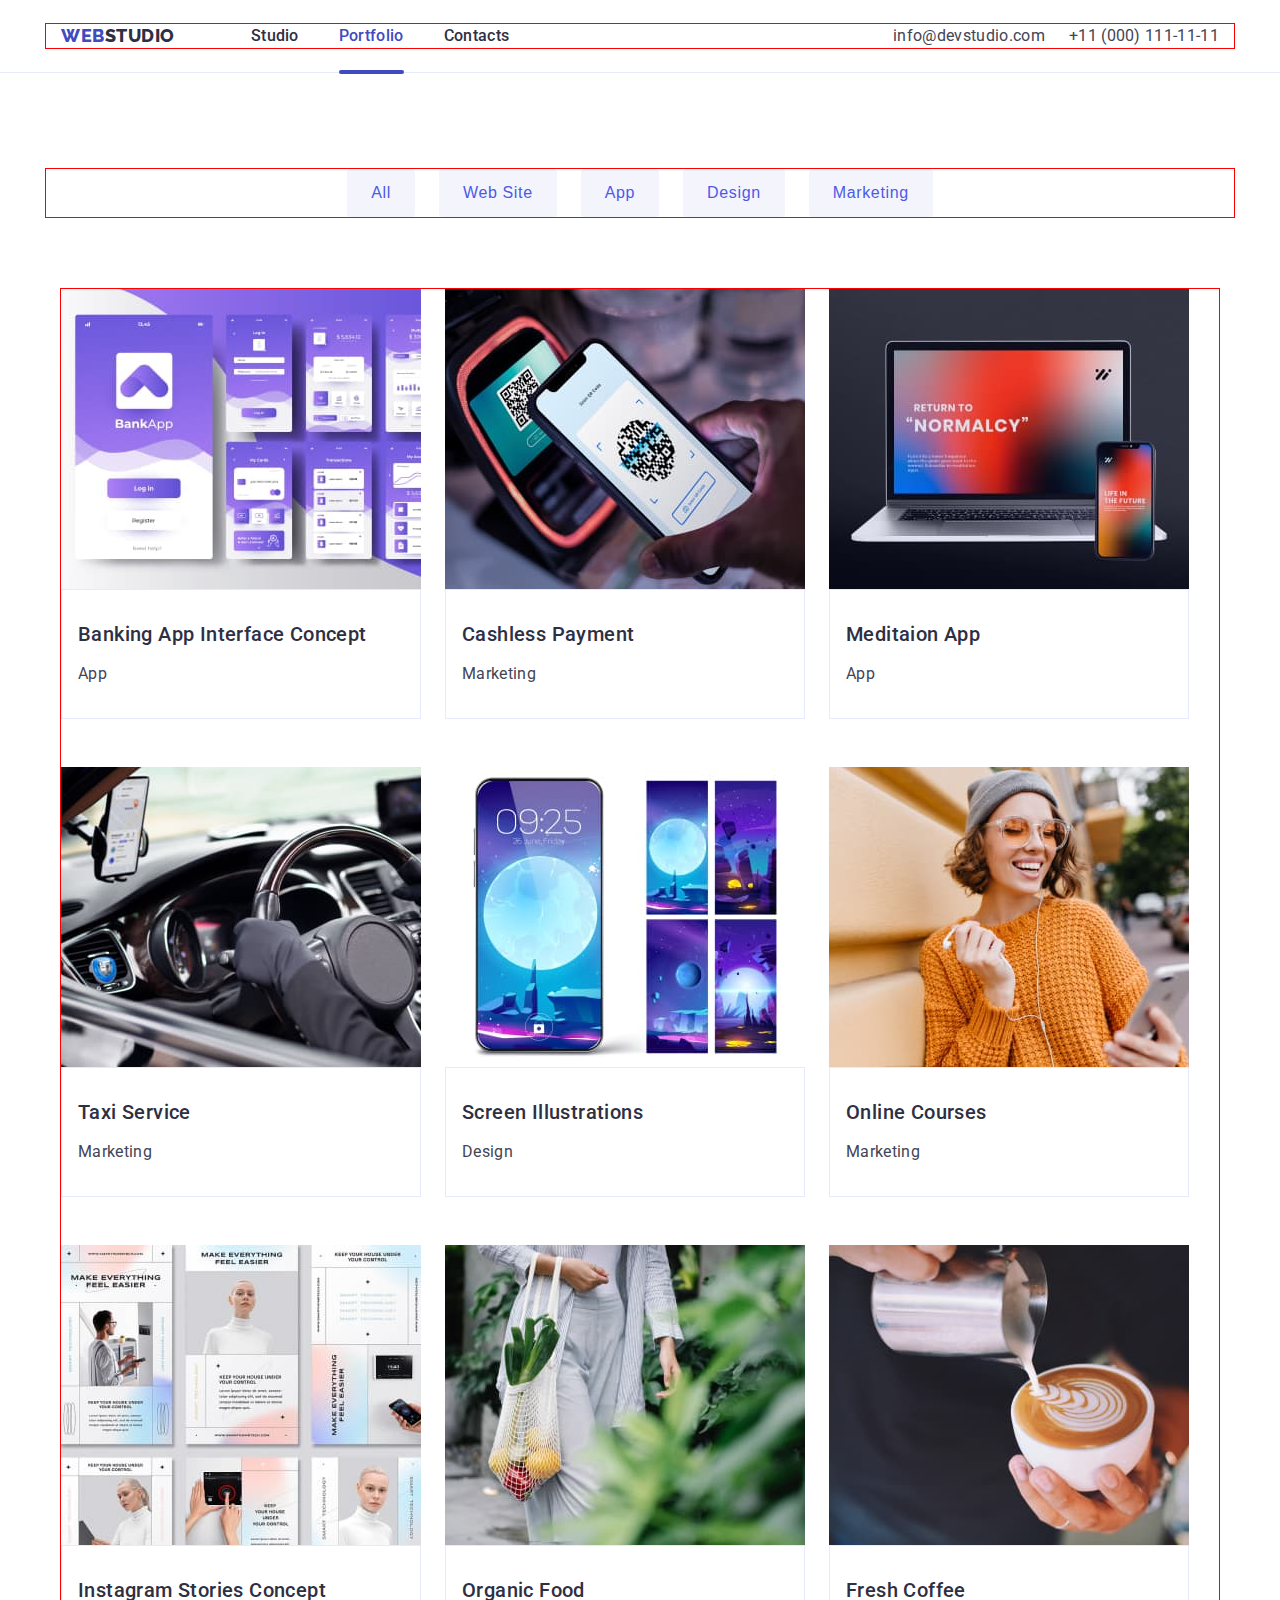
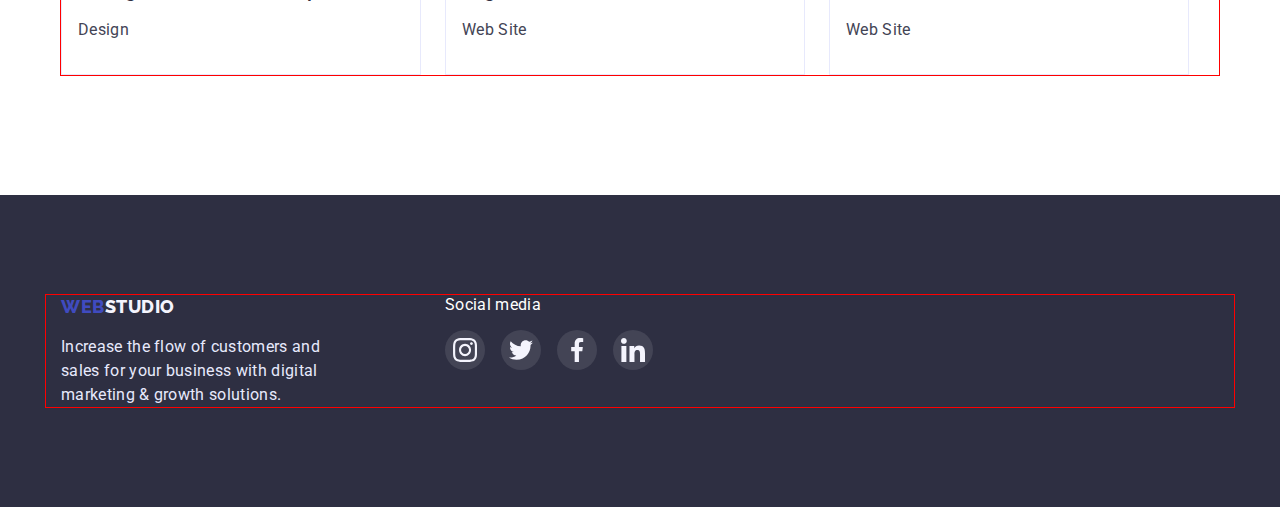
==== portfolio.html @ 979514cb "1" ====
<!DOCTYPE html>
<html lang="en">
  <head>
    <meta charset="UTF-8" />
    <meta http-equiv="X-UA-Compatible" content="IE=edge" />
    <meta name="viewport" content="width=device-width, initial-scale=1.0" />
    <title>Studio</title>   
    <link rel="preconnect" href="https://fonts.googleapis.com" />
    <link rel="preconnect" href="https://fonts.gstatic.com" crossorigin />
    <link
      href="https://fonts.googleapis.com/css2?family=Raleway:wght@800&family=Roboto:wght@400;500;700&display=swap"
      rel="stylesheet"
    />
    <link
      rel="stylesheet"
      href="https://cdnjs.cloudflare.com/ajax/libs/modern-normalize/1.1.0/modern-normalize.min.css"
      integrity="sha512-wpPYUAdjBVSE4KJnH1VR1HeZfpl1ub8YT/NKx4PuQ5NmX2tKuGu6U/JRp5y+Y8XG2tV+wKQpNHVUX03MfMFn9Q=="
      crossorigin="anonymous"
      referrerpolicy="no-referrer"
    />
    <link rel="stylesheet" href="./css/styles.css" />
  </head>
  <body>
    <header class="header">
      <div class="container">
        <nav class="header-navigation">
          <a href="./index.html" class="header-logo current link"
            >Web<span class="header-logo-studio">Studio</span></a
          >
          <ul class="header-list list">
            <li>
              <a href="./index.html" class="header-link link">Studio</a>
            </li>
            <li>
              <a href="./portfolio.html" class="header-link link current">Portfolio</a>
            </li>
            <li>
              <a href="./index.html" class="header-link link">Contacts</a>
            </li>
          </ul>
        </nav>
        <ul class="list">
          <li class="header-item">
            <a href="mailto:info@devstudio.com" class="header-link-mail link"
              >info@devstudio.com</a
            >
          </li>
          <li class="header-item">
            <a href="tel:+110001111111" class="header-link-tel link"
              >+11 (000) 111-11-11</a
            >
          </li>
        </ul>
      </div>
    </header>
    <main>
      <section class="portfolio section">
        <div class="container">
          <ul class="button-section list">
            <li>
              <button type="button" class="button-portfolio">All</button>
            </li>
            <li>
              <button type="button" class="button-portfolio">Web Site</button>
            </li>
            <li>
              <button type="button" class="button-portfolio">App</button>
            </li>
            <li>
              <button type="button" class="button-portfolio">Design</button>
            </li>
            <li>
              <button type="button" class="button-portfolio">Marketing</button>
            </li>
          </ul>
        </div>
      </section>
      <section class="portfolio-card section">
        <div class="container">
          <ul class="card-list list"> 
            <li class="card-item">
              <div class="portfolio-overlay">
                <img
                  src="./image/banking.jpg"
                  alt="banking"
                  width="360"
                  height="300"
                />
                <p class="card-overlay">Lorem ipsum dolor sit amet consectetur adipisicing elit. Consequuntur laudantium autem quod sequi fuga ea. Fugit nulla debitis, earum nostrum officiis praesentium error neque veniam consequatur eos nihil dolor aliquam?
                </p>
              </div>
              <div class="card-text">
                <h3 class="caption-three">Banking App Interface Concept</h3>
                <p class="paragraf">App</p>
              </div>
            </li>
            <li class="card-item">
              <div class="portfolio-overlay">
              <img
                src="./image/cashless.jpg"
                alt="cashless"
                width="360"
                height="300"
              /><p class="card-overlay">Lorem ipsum dolor sit amet consectetur adipisicing elit. Consequuntur laudantium autem quod sequi fuga ea. Fugit nulla debitis, earum nostrum officiis praesentium error neque veniam consequatur eos nihil dolor aliquam?
                </p>
              </div>
              <div class="card-text">
                <h3 class="caption-three">Cashless Payment</h3>
                <p class="paragraf">Marketing</p>
              </div>
            </li>
            <li class="card-item">
              <div class="portfolio-overlay">
              <img
                src="./image/meditaion.jpg"
                alt="meditaion"
                width="360"
                height="300"
              /><p class="card-overlay">Lorem ipsum dolor sit amet consectetur adipisicing elit. Consequuntur laudantium autem quod sequi fuga ea. Fugit nulla debitis, earum nostrum officiis praesentium error neque veniam consequatur eos nihil dolor aliquam?
                </p>
              </div>
              <div class="card-text">
                <h3 class="caption-three">Meditaion App</h3>
                <p class="paragraf">App</p>
              </div>
            </li>
            <li class="card-item">
              <div class="portfolio-overlay">
              <img src="./image/taxi.jpg" alt="taxi" width="360" height="300" /><p class="card-overlay">Lorem ipsum dolor sit amet consectetur adipisicing elit. Consequuntur laudantium autem quod sequi fuga ea. Fugit nulla debitis, earum nostrum officiis praesentium error neque veniam consequatur eos nihil dolor aliquam?
                </p>
              </div>
              <div class="card-text">
                <h3 class="caption-three">Taxi Service</h3>
                <p class="paragraf">Marketing</p>
              </div>
            </li>
            <li class="card-item">
              <div class="portfolio-overlay">
              <img
                src="./image/screen.jpg"
                alt="screen"
                width="360"
                height="300"
              /><p class="card-overlay">Lorem ipsum dolor sit amet consectetur adipisicing elit. Consequuntur laudantium autem quod sequi fuga ea. Fugit nulla debitis, earum nostrum officiis praesentium error neque veniam consequatur eos nihil dolor aliquam?
                </p>
              </div>
              <div class="card-text">
                <h3 class="caption-three">Screen Illustrations</h3>
                <p class="paragraf">Design</p>
              </div>
            </li>
            <li class="card-item">
              <div class="portfolio-overlay">
              <img
                src="./image/online.jpg"
                alt="online"
                width="360"
                height="300"
              /><p class="card-overlay">Lorem ipsum dolor sit amet consectetur adipisicing elit. Consequuntur laudantium autem quod sequi fuga ea. Fugit nulla debitis, earum nostrum officiis praesentium error neque veniam consequatur eos nihil dolor aliquam?
                </p>
              </div>
              <div class="card-text">
                <h3 class="caption-three">Online Courses</h3>
                <p class="paragraf">Marketing</p>
              </div>
            </li>
            <li class="card-item">
              <div class="portfolio-overlay">
              <img
                src="./image/instagram.jpg"
                alt="instagram"
                width="360"
                height="300"
              /><p class="card-overlay">Lorem ipsum dolor sit amet consectetur adipisicing elit. Consequuntur laudantium autem quod sequi fuga ea. Fugit nulla debitis, earum nostrum officiis praesentium error neque veniam consequatur eos nihil dolor aliquam?
                </p>
              </div>
              <div class="card-text">
                <h3 class="caption-three">Instagram Stories Concept</h3>
                <p class="paragraf">Design</p>
              </div>
            </li>
            <li class="card-item">
              <div class="portfolio-overlay">
              <img
                src="./image/organic.jpg"
                alt="organic"
                width="360"
                height="300"
              /><p class="card-overlay">Lorem ipsum dolor sit amet consectetur adipisicing elit. Consequuntur laudantium autem quod sequi fuga ea. Fugit nulla debitis, earum nostrum officiis praesentium error neque veniam consequatur eos nihil dolor aliquam?
                </p>
              </div>
              <div class="card-text">
                <h3 class="caption-three">Organic Food</h3>
                <p class="paragraf">Web Site</p>
              </div>
            </li>
            <li class="card-item">
              <div class="portfolio-overlay">
              <img
                src="./image/fresh.jpg"
                alt="fresh"
                width="360"
                height="300"
              /><p class="card-overlay">Lorem ipsum dolor sit amet consectetur adipisicing elit. Consequuntur laudantium autem quod sequi fuga ea. Fugit nulla debitis, earum nostrum officiis praesentium error neque veniam consequatur eos nihil dolor aliquam?
                </p>
              </div>
              <div class="card-text">
                <h3 class="caption-three">Fresh Coffee</h3>
                <p class="paragraf">Web Site</p>
              </di >
            </li>
          </ul>
        </div>
      </section>
    </main>
    <footer class="footer">
      <div class="container">
        <div class="section-footer">
          <ul class="footer-list">
            <a href="./index.html" class="header-logo current link">Web<span class="header-logo-footer">Studio</span></a>
            <p class="paragraf-footer">
              Increase the flow of customers and sales for your business with
              digital marketing & growth solutions.
            </p>
          </ul>
        </div>
        <div class="section-footer">
            <p class="paragraf-social">Social media</p>
            <ul class="our-list list">
              <li class="our-item">
                <a href="" class="footer-link link">
                  <svg class="our-icon" height="24" width="24">
                    <use href="./image/icons.svg#icon-instagram"></use>
                  </svg>
                </a>
              </li>
              <li class="our-item">
                <a href="" class="footer-link link">
                  <svg class="our-icon" height="24" width="24">
                    <use href="./image/icons.svg#icon-twitter"></use>
                  </svg>
                </a>
              </li>
              <li class="our-item">
                <a href="" class="footer-link link">
                  <svg class="our-icon" height="24" width="24">
                    <use href="./image/icons.svg#icon-facebook"></use>
                  </svg>
                </a>
              </li>
              <li class="our-item">
                <a href="" class="footer-link link">
                  <svg class="our-icon" height="24" width="24">
                    <use href="./image/icons.svg#icon-linkedin"></use>
                  </svg>
                </a>
              </li>
            </ul>
          </div>
        </div>
        </section>
      </div>
    </footer>
  </body>
</html>
---- css/styles.css ----
:root {
  --color-iris: #4d5ae5;
  --color-ocean: #404bbf;
  --color-navy-blue: #2e2f42;
  --color-green: #31d0aa;
  --color-slate: #434455;
  --color-light-slate: #8e8f99;
  --color-cloud: #f4f4fd;
  --color-width: #ffffff;
  --color-dairy: #fcfcfc;
  --color-corn-flower: #e7e9fc;
  --main-font: Roboto, sans-serif;
  --secondary-font: Raleway, sans-serif;
}
* {
  margin: 0;
  padding: 0;
  list-style: none;
}
body {
  background-color: var(--color-width);
  color: var(--color-width);
  font-family: var(--main-font);
  font-weight: 400;
  font-size: 16px;
  letter-spacing: 0.02em;
}
p,
h1,
h2,
h3,
h4,
h5,
h6 {
  margin-top: 0;
}
ul,
ol {
  list-style: none;
  margin: 0;
  padding-left: 0;
}
img {
  display: block;
  max-width: 100%;
  height: auto;
}
button {
  cursor: pointer;
  border: none;
  border-radius: 4px;
}
a {
  text-decoration: none;
  color: inherit;
}
.container {
  width: 1158px;
  padding-left: 15px;
  padding-right: 15px;
  margin: 0 auto;
  outline: 1px solid red;
}
.section {
  text-align: center;
  gap: 40px;
}
.list {
  display: flex;
  gap: 24px;
  list-style: none;
}
.link {
  text-decoration: none;
  align-items: center;
}
/* -------------header------------ */

.header {
  padding-top: 24px;
  padding-bottom: 24px;
  border-bottom: 1px solid var(--color-corn-flower);
}
.header > .container {
  display: flex;
}
.header-navigation {
  display: flex;
  align-items: center;
  margin-right: auto;
}
.header-logo {
  font-family: var(--secondary-font);
  font-weight: 800;
  font-size: 18px;
  line-height: 1.33;
  letter-spacing: 0.03em;
  color: var(--color-iris);
  display: flex;
  margin-right: 76px;
  text-transform: uppercase;
}
.header-logo-studio {
  color: var(--color-navy-blue);
}
.header-list {
  gap: 40px;
}

.header-item {
}
.header-link {
  color: var(--color-navy-blue);
  font-weight: 500;
  font-size: 16px;
  line-height: 1.5;
  letter-spacing: 0.02em;
  transition: color 250ms cubic-bezier(0.4, 0, 0.2, 1);
  position: relative;
  padding-bottom: 28px;
}
.current {
  color: var(--color-ocean);
}
.header-link.current::after {
  content: "";
  position: absolute;
  width: 100%;
  height: 4px;
  background-color: var(--color-ocean);
  left: 0;
  border-radius: 2px;
  top: 44px;
}

.header-link:hover,
.header-link:focus {
  color: var(--color-ocean);
}
.header-link-mail {
  color: var(--color-slate);
  font-weight: 400;
  font-size: 16px;
  line-height: 1.5;
  letter-spacing: 0.02em;
  transition: color 250ms cubic-bezier(0.4, 0, 0.2, 1);
}
.header-link-mail:hover,
.header-link-mail:focus {
  color: var(--color-ocean);
}
.header-link-tel {
  color: var(--color-slate);
  font-weight: 400;
  font-size: 16px;
  line-height: 1.5;
  letter-spacing: 0.02em;
  transition: color 250ms cubic-bezier(0.4, 0, 0.2, 1);
}
.header-link-tel:hover,
.header-link-tel:focus {
  color: var(--color-ocean);
}
/*-----------------main-----------*/
.section-main {
  padding-top: 192px;
  padding-bottom: 192px;

  background-image: linear-gradient(
      rgba(46, 47, 66, 0.7),
      rgba(46, 47, 66, 0.7)
    ),
    url(../image/people-office.jpg);
  background-color: rgba(46, 47, 66, 0.7);
  background-repeat: no-repeat;
  background-position: center;
  background-size: cover;
  max-width: 1440px;
  height: 600px;
  margin: 0 auto;
}
.caption-one {
  color: var(--color-width);
  font-weight: 700;
  font-size: 56px;
  line-height: 1.07;
  text-align: center;
  letter-spacing: 0.02em;
  padding-bottom: 48px;
  max-width: 496px;
  margin: 0 auto;
}
.button {
  background-color: var(--color-iris);
  color: var(--color-width);
  width: 169px;
  height: 56px;
  font-weight: 500;
  font-size: 16px;
  line-height: 1.5;
  letter-spacing: 0.04em;
  cursor: pointer;
  min-width: 169px;
  border: none;
  border-radius: 4px;
  transition: background-color 250ms cubic-bezier(0.4, 0, 0.2, 1);
}
.button:hover,
.button:focus {
  background-color: var(--color-ocean);
}
/*---------------section-first----*/
.visually-hidden {
  position: absolute;
  width: 1px;
  height: 1px;
  margin: -1px;
  border: 0;
  padding: 0;
  white-space: nowrap;
  clip-path: inset(100%);
  clip: rect(0 0 0 0);
  overflow: hidden;
}
.section-first {
  padding-top: 120px;
  padding-bottom: 120px;
}
.caption-two {
  color: var(--color-navy-blue);
  font-weight: 700;
  font-size: 36px;
  line-height: 1.11;
  text-align: center;
  letter-spacing: 0.02em;
  text-transform: capitalize;
  padding-bottom: 72px;
}
.list-first {
  width: 264px;
}
.first-link {
  width: 100%;
  height: 112px;
  background-color: var(--color-cloud);
  display: flex;
  align-items: center;
  justify-content: center;
  color: #000000;
  margin-bottom: 8px;
  border-radius: 4px;
  border: 1px solid transparent;
  transition: border 250ms cubic-bezier(0.4, 0, 0.2, 1),
    box-shadow 250ms cubic-bezier(0.4, 0, 0.2, 1);
}
.first-link:hover,
.first-link:focus {
  border: 1px solid #000000;
  box-shadow: 0px 4px 4px rgba(0, 0, 0, 0.25);
}
.first-icon {
  fill: var(--color-navy-blue);
}
.caption-three {
  color: var(--color-navy-blue);
  font-weight: 500;
  font-size: 20px;
  line-height: 1.2;
  letter-spacing: 0.02em;
  margin-bottom: 8px;
}
.paragraf {
  color: var(--color-slate);
  font-weight: 400;
  font-size: 16px;
  line-height: 1.5;
  letter-spacing: 0.02em;
  text-align: left;
}
/*------section-what----*/
.section-what {
  padding-bottom: 120px;
}
.list-what {
  gap: 24px;
  display: flex;
}
.item-what {
  border: 1px solid var(--color-corn-flower);
}
/*-----------section-our----*/
.section-our {
  background-color: var(--color-cloud);
  padding-top: 120px;
  padding-bottom: 120px;
}
.section-our-item {
}
.our-team {
  padding-top: 32px;
  padding-bottom: 32px;
  text-align: center;
  display: flex;
  flex-direction: column;
  gap: 8px;
  box-shadow: 0px 1px 6px rgba(46, 47, 66, 0.08),
    0px 1px 1px rgba(46, 47, 66, 0.16), 0px 2px 1px rgba(46, 47, 66, 0.08);
  border-radius: 0px 0px 4px 4px;
  background-color: #ffffff;
}
.paragraf-center {
  color: var(--color-slate);
  font-weight: 400;
  font-size: 16px;
  line-height: 1.5;
  letter-spacing: 0.02em;
  text-align: center;
}
.our-list {
  display: flex;
  justify-content: center;
  gap: 16px;
  margin-top: 8px;
}

.our-item {
  height: 40px;
  width: 40px;
}
.our-link {
  width: 100%;
  height: 100%;
  background-color: var(--color-iris);
  display: flex;
  align-items: center;
  justify-content: center;
  border-radius: 50%;
  transition: background-color 250ms cubic-bezier(0.4, 0, 0.2, 1);
}
.our-link:hover,
.our-link:focus {
  background-color: var(--color-ocean);
}

.our-icon {
}
/*--------section-customers----*/
.customers-section {
  padding-top: 120px;
  padding-bottom: 120px;
}
.customers-list {
  display: flex;
  justify-content: center;
  gap: 24px;
}
.customers-item {
}
.customers-link {
  width: 100%;
  height: 100%;
  display: flex;
  align-items: center;
  justify-content: center;
  width: 168px;
  height: 88px;
  border: 1px solid currentColor;
  border-radius: 4px;
  color: #8e8f99;
  transition: color 250ms cubic-bezier(0.4, 0, 0.2, 1);
}

.customers-link:hover,
.customers-link:focus {
  color: var(--color-ocean);
}

.customers-icon {
  width: 104px;
  height: 100%;
  fill: currentColor;
  transition: filter 250ms cubic-bezier(0.4, 0, 0.2, 1);
}
.customers-icon:hover,
.customers-icon:focus {
  color: var(--color-ocean);
  filter: drop-shadow(0px 4px 4px rgba(0, 0, 0, 0.25));
}

/*------section-footer-----*/
.footer {
  background-color: var(--color-navy-blue);
  padding-top: 100px;
  padding-bottom: 100px;
  display: flex;
  gap: 120px;
}
.footer > .container {
  display: flex;
  gap: 120px;
}

.footer-logo {
  font-family: "Raleway";
  font-weight: 800;
  font-size: 18px;
  line-height: 1.33;
  display: flex;
  color: var(--color-iris);
  letter-spacing: 0.03em;
  text-transform: uppercase;
}

.footer-logo-studio {
  color: var(--color-cloud);
}
.footer-paragraph {
  font-weight: 400;
  font-size: 16px;
  line-height: 1.5;
  letter-spacing: 0.02em;
  color: var(--color-cloud);
  width: 264px;
  margin-top: 16px;
}
.section-list {
  display: flex;
  gap: 120px;
  align-items: flex-start;
}
.footer-list {
  display: flex;
  flex-direction: column;
  align-items: flex-start;
  gap: 16px;
}
.header-logo-footer {
  color: var(--color-cloud);
  font-weight: 800;
  font-size: 18px;
  line-height: 1.16;
  align-items: center;
  letter-spacing: 0.03em;
  text-transform: uppercase;
}
.paragraf-footer {
  color: var(--color-corn-flower);
  width: 264px;
  font-weight: 400;
  font-size: 16px;
  line-height: 1.5;
  letter-spacing: 0.02em;
  text-align: left;
}
.paragraf-social {
  text-align: left;
  margin-bottom: 16px;
}
.footer-link {
  width: 100%;
  height: 100%;
  background-color: var(--color-slate);
  display: flex;
  align-items: center;
  justify-content: center;
  border-radius: 50%;
  transition: background-color 250ms cubic-bezier(0.4, 0, 0.2, 1);
}
.footer-link:hover,
.footer-link:focus {
  background-color: var(--color-green);
}
/*-------button-portfolio----*/
.portfolio {
  padding-top: 96px;
  padding-bottom: 72px;
}
.button-section {
  display: flex;
  justify-content: center;
}
.button-portfolio {
  background-color: var(--color-cloud);
  color: var(--color-iris);
  font-weight: 500;
  font-size: 16px;
  line-height: 1.5;
  text-align: center;
  letter-spacing: 0.04em;
  padding: 12px 24px;
  height: 48px;
  transition: background-color 250ms cubic-bezier(0.4, 0, 0.2, 1),
    color 250ms cubic-bezier(0.4, 0, 0.2, 1);
  box-shadow: cubic-bezier(0.4, 0, 0.2, 1);
}
.button-portfolio:hover,
.button-portfolio:focus {
  background-color: var(--color-ocean);
  color: var(--color-width);
  box-shadow: 0px 4px 4px rgba(0, 0, 0, 0.15);
}
/*-----------portfolio-card----*/
.portfolio-card {
  padding-bottom: 120px;
}
.portfolio-card > .container {
  padding-left: 0;
  padding-right: 0;
}
.card-list {
  flex-wrap: wrap;
  gap: 48px 24px;
}
.card-item {
  transition: background-color 250ms cubic-bezier(0.4, 0, 0.2, 1),
    color 250ms cubic-bezier(0.4, 0, 0.2, 1);
}
.card-item:hover,
.card-item:focus {
  box-shadow: 0px 1px 6px rgba(46, 47, 66, 0.08),
    0px 1px 1px rgba(46, 47, 66, 0.16), 0px 2px 1px rgba(46, 47, 66, 0.08);
  transition: background-color 250ms cubic-bezier(0.4, 0, 0.2, 1),
    color 250ms cubic-bezier(0.4, 0, 0.2, 1);
}

.portfolio-overlay {
  position: relative;
  overflow: hidden;
}
.card-overlay {
  width: 360px;
  height: 300px;
  color: var(--color-width);
  text-align: justify;
  background-color: var(--color-iris);
  position: absolute;
  left: 0px;
  top: 0px;
  padding: 40px 32px;
  transform: translateY(100%);
  transition: transform 250ms cubic-bezier(0.4, 0, 0.2, 1);
}
.card-item:hover .card-overlay {
  transform: translateY(0);
}
.card-text {
  padding-top: 32px;
  padding-bottom: 32px;
  padding-left: 16px;
  text-align: left;
  display: flex;
  flex-direction: column;
  gap: 8px;
  border: 1px solid var(--color-corn-flower);
}
.backdrop {
  width: 100%;
  height: 100%;
  background-color: rgba(46, 47, 66, 0.4);
  position: fixed;
  top: 0;
  left: 0;
  transition: opacity 250ms cubic-bezier(0.4, 0, 0.2, 1),
    visibility 250ms cubic-bezier(0.4, 0, 0.2, 1);
}
.modal {
  width: 408px;
  height: 576px;
  position: absolute;
  left: 50%;
  top: 88px;
  padding-top: 24px;
  padding-right: 24px;
  transform: translate(-50%);
  background: var(--color-dairy);
  box-shadow: 0px 1px 1px rgba(0, 0, 0, 0.14), 0px 1px 3px rgba(0, 0, 0, 0.12),
    0px 2px 1px rgba(0, 0, 0, 0.2);
  border-radius: 4px;
  transition: transform 250ms cubic-bezier(0.4, 0, 0.2, 1);
}
.button-close {
  display: block;
  margin-left: auto;
  border-radius: 50%;
  background: var(--color-corn-flower);
  border: 1px solid rgba(0, 0, 0, 0.1);
  height: 24px;
  width: 24px;
}
.close-icon {
}
.is-hidden {
  opacity: 0;
  visibility: hidden;
  pointer-events: none;
}
.backdrop.is-hidden .modal {
  transform: translate(-50%) scale(0);
}
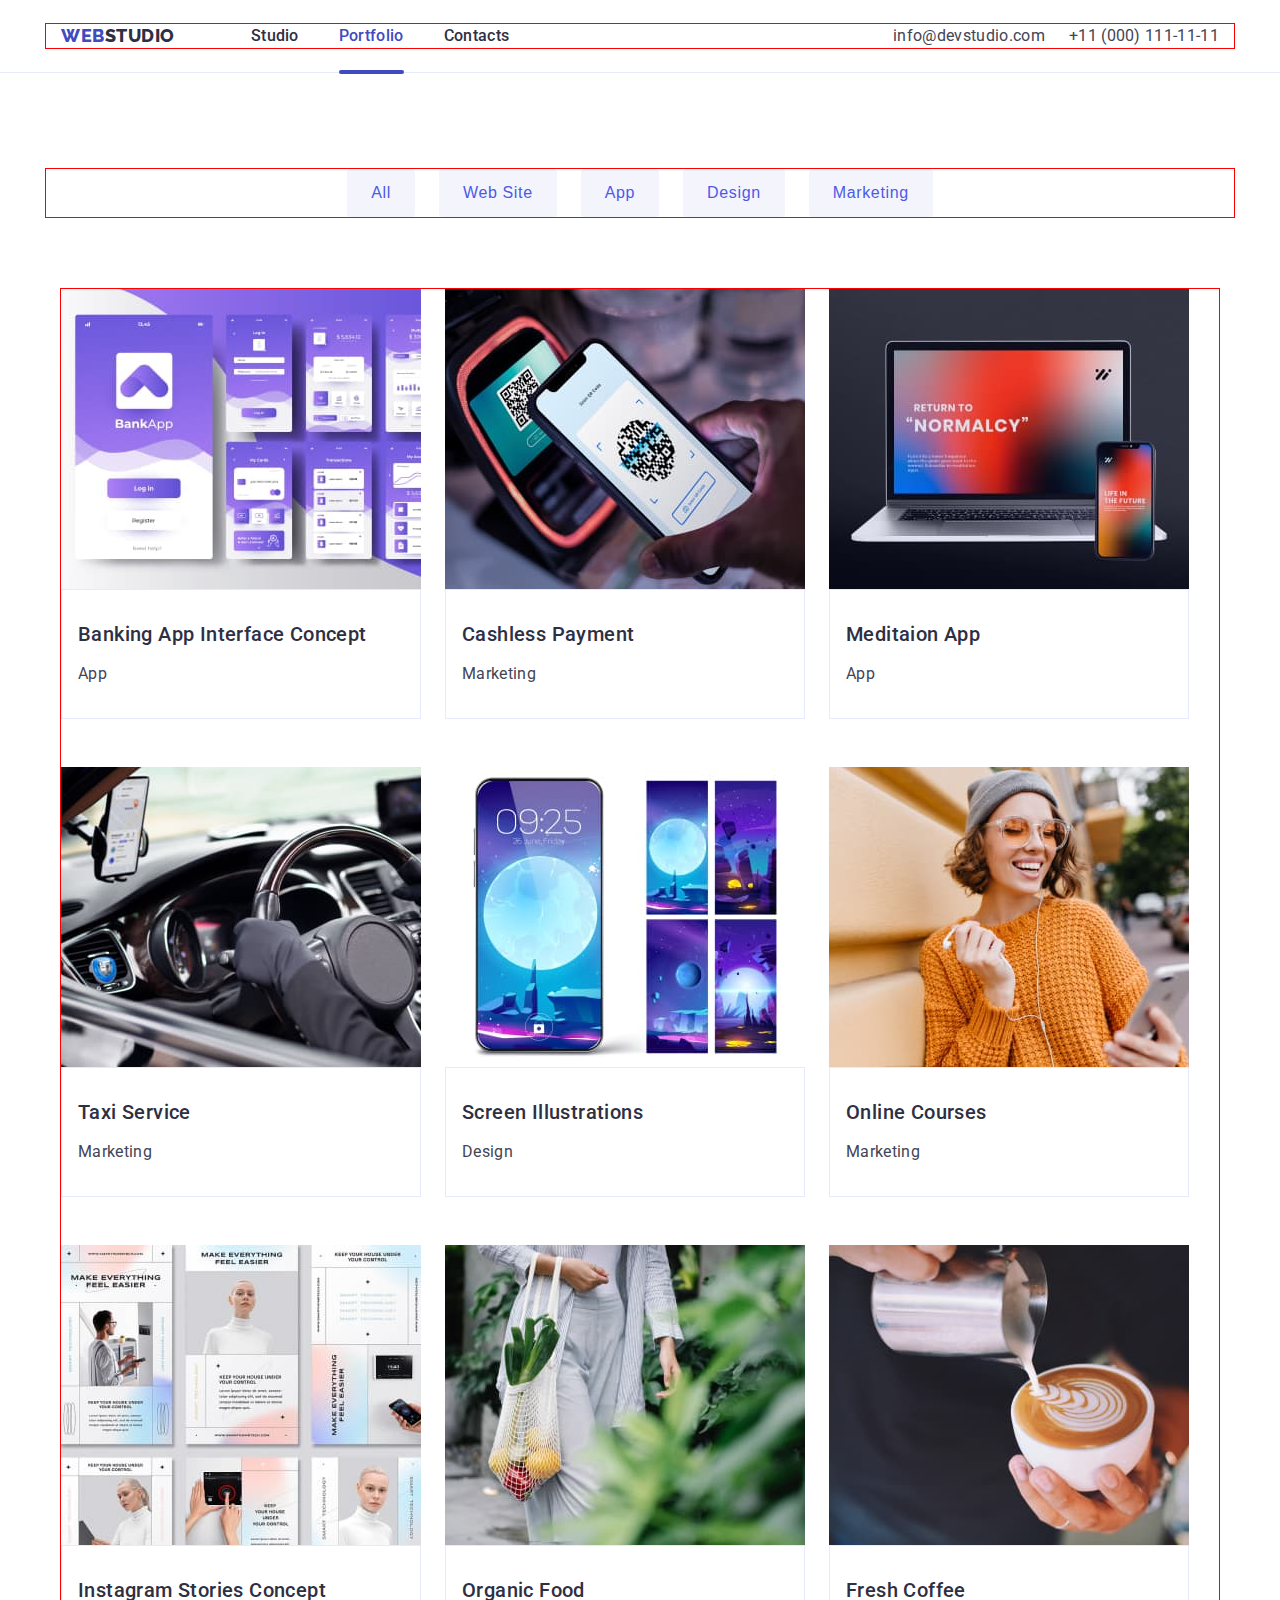
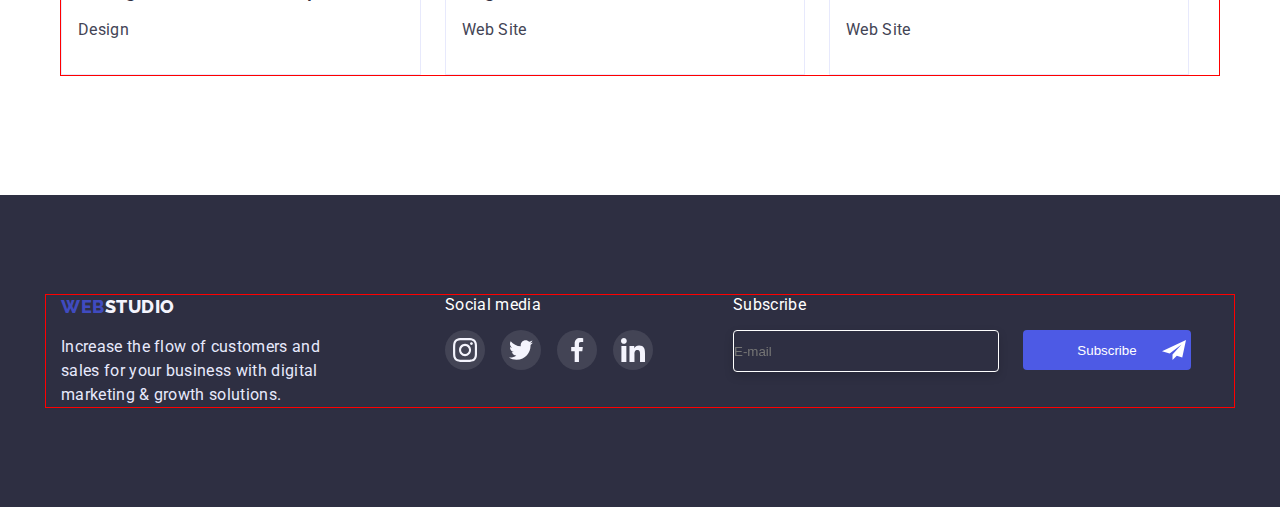
==== commit 104e6fb4: "1" ====
--- a/portfolio.html
+++ b/portfolio.html
@@ -224,7 +224,7 @@
             </p>
           </ul>
         </div>
-        <div class="section-footer">
+        <div class="section-footer-social">
             <p class="paragraf-social">Social media</p>
             <ul class="our-list list">
               <li class="our-item">
@@ -256,9 +256,19 @@
                 </a>
               </li>
             </ul>
+        </div>
+        <div class="section-footer">
+          <label for="user-email" class="paragraf-social">Subscribe</label>
+          <div class="foter-wrap">
+            <input 
+            type="text" 
+            class="input-footer" 
+            name="user-email" 
+            placeholder="E-mail"
+            />
+          <button type="submit" class="footer-button">Subscribe<svg class="input-frame" width="24" height="24"><use href="./image/icons.svg#icon-frame"></use></svg></button>
           </div>
         </div>
-        </section>
       </div>
     </footer>
   </body>
--- a/css/styles.css
+++ b/css/styles.css
@@ -8,6 +8,7 @@
   --color-cloud: #f4f4fd;
   --color-width: #ffffff;
   --color-dairy: #fcfcfc;
+  --color-black: #000000;
   --color-corn-flower: #e7e9fc;
   --main-font: Roboto, sans-serif;
   --secondary-font: Raleway, sans-serif;
@@ -61,10 +62,7 @@
   margin: 0 auto;
   outline: 1px solid red;
 }
-.section {
-  text-align: center;
-  gap: 40px;
-}
+
 .list {
   display: flex;
   gap: 24px;
@@ -178,6 +176,7 @@
   max-width: 1440px;
   height: 600px;
   margin: 0 auto;
+  text-align: center;
 }
 .caption-one {
   color: var(--color-width);
@@ -255,7 +254,7 @@
 }
 .first-link:hover,
 .first-link:focus {
-  border: 1px solid #000000;
+  border: 1px solid var(--color-black);
   box-shadow: 0px 4px 4px rgba(0, 0, 0, 0.25);
 }
 .first-icon {
@@ -306,7 +305,7 @@
   box-shadow: 0px 1px 6px rgba(46, 47, 66, 0.08),
     0px 1px 1px rgba(46, 47, 66, 0.16), 0px 2px 1px rgba(46, 47, 66, 0.08);
   border-radius: 0px 0px 4px 4px;
-  background-color: #ffffff;
+  background-color: var(--color-width);
 }
 .paragraf-center {
   color: var(--color-slate);
@@ -366,7 +365,7 @@
   height: 88px;
   border: 1px solid currentColor;
   border-radius: 4px;
-  color: #8e8f99;
+  color: var(--color-light-slate);
   transition: color 250ms cubic-bezier(0.4, 0, 0.2, 1);
 }
 
@@ -393,11 +392,9 @@
   padding-top: 100px;
   padding-bottom: 100px;
   display: flex;
-  gap: 120px;
 }
 .footer > .container {
   display: flex;
-  gap: 120px;
 }
 
 .footer-logo {
@@ -433,6 +430,7 @@
   flex-direction: column;
   align-items: flex-start;
   gap: 16px;
+  margin-right: 120px;
 }
 .header-logo-footer {
   color: var(--color-cloud);
@@ -452,6 +450,9 @@
   letter-spacing: 0.02em;
   text-align: left;
 }
+.section-footer-social {
+  margin-right: 80px;
+}
 .paragraf-social {
   text-align: left;
   margin-bottom: 16px;
@@ -470,6 +471,38 @@
 .footer-link:focus {
   background-color: var(--color-green);
 }
+
+.input-footer {
+  background-color: var(--color-navy-blue);
+  border: 1px solid var(--color-width);
+  filter: drop-shadow(0px 4px 4px rgba(0, 0, 0, 0.15));
+  border-radius: 4px;
+  width: 264px;
+  height: 40px;
+  color: var(--color-width);
+}
+.footer-button {
+  height: 40px;
+  width: 168px;
+  flex-direction: row;
+  justify-content: center;
+  align-items: center;
+  padding: 8px 24px;
+  margin-left: 24px;
+  position: absolute;
+  background-color: var(--color-iris);
+  border-radius: 4px;
+  color: var(--color-width);
+  cursor: pointer;
+  transition: background-color 250ms cubic-bezier(0.4, 0, 0.2, 1);
+}
+.footer-button:hover,
+.footer-button:focus {
+  background-color: var(--color-ocean);
+  box-shadow: 0px 4px 4px rgba(0, 0, 0, 0.15);
+  border-radius: 4px;
+}
+
 /*-------button-portfolio----*/
 .portfolio {
   padding-top: 96px;
@@ -490,8 +523,8 @@
   padding: 12px 24px;
   height: 48px;
   transition: background-color 250ms cubic-bezier(0.4, 0, 0.2, 1),
-    color 250ms cubic-bezier(0.4, 0, 0.2, 1);
-  box-shadow: cubic-bezier(0.4, 0, 0.2, 1);
+    color 250ms cubic-bezier(0.4, 0, 0.2, 1),
+    box-shadow 250 ms cubic-bezier(0.4, 0, 0.2, 1);
 }
 .button-portfolio:hover,
 .button-portfolio:focus {
@@ -512,8 +545,7 @@
   gap: 48px 24px;
 }
 .card-item {
-  transition: background-color 250ms cubic-bezier(0.4, 0, 0.2, 1),
-    color 250ms cubic-bezier(0.4, 0, 0.2, 1);
+  transition: box-shadow 250ms cubic-bezier(0.4, 0, 0.2, 1);
 }
 .card-item:hover,
 .card-item:focus {
@@ -568,27 +600,42 @@
   height: 576px;
   position: absolute;
   left: 50%;
-  top: 88px;
-  padding-top: 24px;
-  padding-right: 24px;
-  transform: translate(-50%);
-  background: var(--color-dairy);
+  top: 50%;
+  padding: 72px 24px 24px;
+  transform: translate(-50%, -50%);
+  background-color: var(--color-dairy);
   box-shadow: 0px 1px 1px rgba(0, 0, 0, 0.14), 0px 1px 3px rgba(0, 0, 0, 0.12),
     0px 2px 1px rgba(0, 0, 0, 0.2);
   border-radius: 4px;
   transition: transform 250ms cubic-bezier(0.4, 0, 0.2, 1);
 }
+
 .button-close {
   display: block;
-  margin-left: auto;
+  position: absolute;
+  top: 24px;
+  right: 24px;
   border-radius: 50%;
-  background: var(--color-corn-flower);
+  background-color: var(--color-corn-flower);
   border: 1px solid rgba(0, 0, 0, 0.1);
   height: 24px;
   width: 24px;
-}
+  transition: background-color 250ms cubic-bezier(0.4, 0, 0.2, 1);
+}
+.button-close:hover,
+.button-close:focus {
+  background-color: var(--color-ocean);
+}
+
 .close-icon {
-}
+  fill: var(--color-navy-blue);
+  transition: color 250ms cubic-bezier(0.4, 0, 0.2, 1);
+}
+.close-icon:hover,
+.close-icon:focus {
+  fill: var(--color-width);
+}
+
 .is-hidden {
   opacity: 0;
   visibility: hidden;
@@ -597,3 +644,164 @@
 .backdrop.is-hidden .modal {
   transform: translate(-50%) scale(0);
 }
+/*----------------------modal---------------------*/
+.modal-title {
+  font-size: 16px;
+  font-weight: 500;
+  color: var(--color-navy-blue);
+  text-align: center;
+  margin-bottom: 16px;
+}
+.modal-form {
+}
+.modal-field {
+  margin-bottom: 8px;
+}
+.modal-field-accept {
+  margin-bottom: 24px;
+}
+.input-text {
+  display: inline-block;
+  margin-bottom: 4px;
+  font-weight: 400;
+  font-size: 12px;
+  line-height: 1.33;
+  letter-spacing: 0.04em;
+  color: var(--color-light-slate);
+}
+.input-wrap {
+  position: relative;
+}
+
+.modal-input {
+  width: 100%;
+  height: 40px;
+  padding: 5px 10px;
+  border: 1px solid rgba(33, 33, 33, 0.2);
+  border-radius: 4px;
+  outline: transparent;
+  font-size: 14px;
+  padding-left: 38px;
+  transition: transform 250ms cubic-bezier(0.4, 0, 0.2, 1);
+}
+
+.input-icon {
+  fill: var (--color-navy-blue);
+  position: absolute;
+  left: 16px;
+  top: 50%;
+  transform: translateY(-50%);
+  transition: transform 250ms cubic-bezier(0.4, 0, 0.2, 1);
+}
+.modal-input:focus {
+  border-color: var(--color-iris);
+}
+.modal-input:focus + .input-icon {
+  fill: var(--color-iris);
+}
+.input-icon:hover,
+.input-icon:focus {
+  fill: var(--color-iris);
+}
+.btn-submit {
+  width: 170px;
+  height: 51px;
+  background-color: var(--color-iris);
+  color: var(--color-width);
+  box-shadow: 0px 4px 4px rgba(0, 0, 0, 0.15);
+  border-radius: 4px;
+  align-items: center;
+  font-weight: 500;
+  font-size: 16px;
+  line-height: 1.5;
+  text-align: center;
+  letter-spacing: 0.04em;
+  padding: 16px 32px;
+  display: block;
+  margin: 0 auto;
+  transition: background-color 250ms cubic-bezier(0.4, 0, 0.2, 1);
+}
+.btn-submit:hover {
+  background-color: var(--color-ocean);
+}
+
+.filed-comment {
+  margin-bottom: 16px;
+}
+.modal-comment {
+  width: 100%;
+  height: 120px;
+  border: 1px solid rgba(33, 33, 33, 0.2);
+  border-radius: 4px;
+  background-color: transparent;
+  outline: none;
+  padding-top: 8px;
+  padding-left: 16px;
+  resize: none;
+}
+.modal-comment::placeholder {
+  font-weight: 400;
+  font-size: 12px;
+  line-height: 1.33;
+  letter-spacing: 0.04em;
+  color: rgba(117, 117, 117, 0.5);
+}
+.visually-hidden {
+}
+
+.check-text {
+  font-size: 12px;
+  font-weight: 400;
+  color: var(--color-light-slate);
+  display: flex;
+  align-items: center;
+  line-height: 1.17;
+}
+.check-text::before {
+  content: "";
+  width: 16px;
+  height: 16px;
+  border: 1.25px solid var(--color-navy-blue);
+  border-radius: 2px;
+  margin-right: 7px;
+}
+.check-link {
+  font-weight: 400;
+  font-size: 12px;
+  line-height: 1.33;
+  letter-spacing: 0.04em;
+  text-decoration-line: underline;
+  color: var(--color-iris);
+}
+.input-check:checked + .check-text::before {
+  background-color: var(--color-ocean);
+  border: none;
+  background-image: url(../image/check.svg);
+  background-repeat: no-repeat;
+  background-position: center;
+  border-color: var(--color-iris);
+}
+
+.input-frame {
+  fill: var(--color-width);
+  right: 5px;
+  top: 50%;
+  transform: translateY(-50%);
+  position: absolute;
+}
+.foter-input {
+  fill: var(--color-navy-blue);
+  right: 5px;
+  top: 50%;
+  transform: translateY(-50%);
+  position: absolute;
+}
+.foter-wrap {
+  margin-top: 16px;
+  justify-content: center;
+  align-items: center;
+}
+.footer-input {
+  width: 264px;
+  height: 40px;
+}
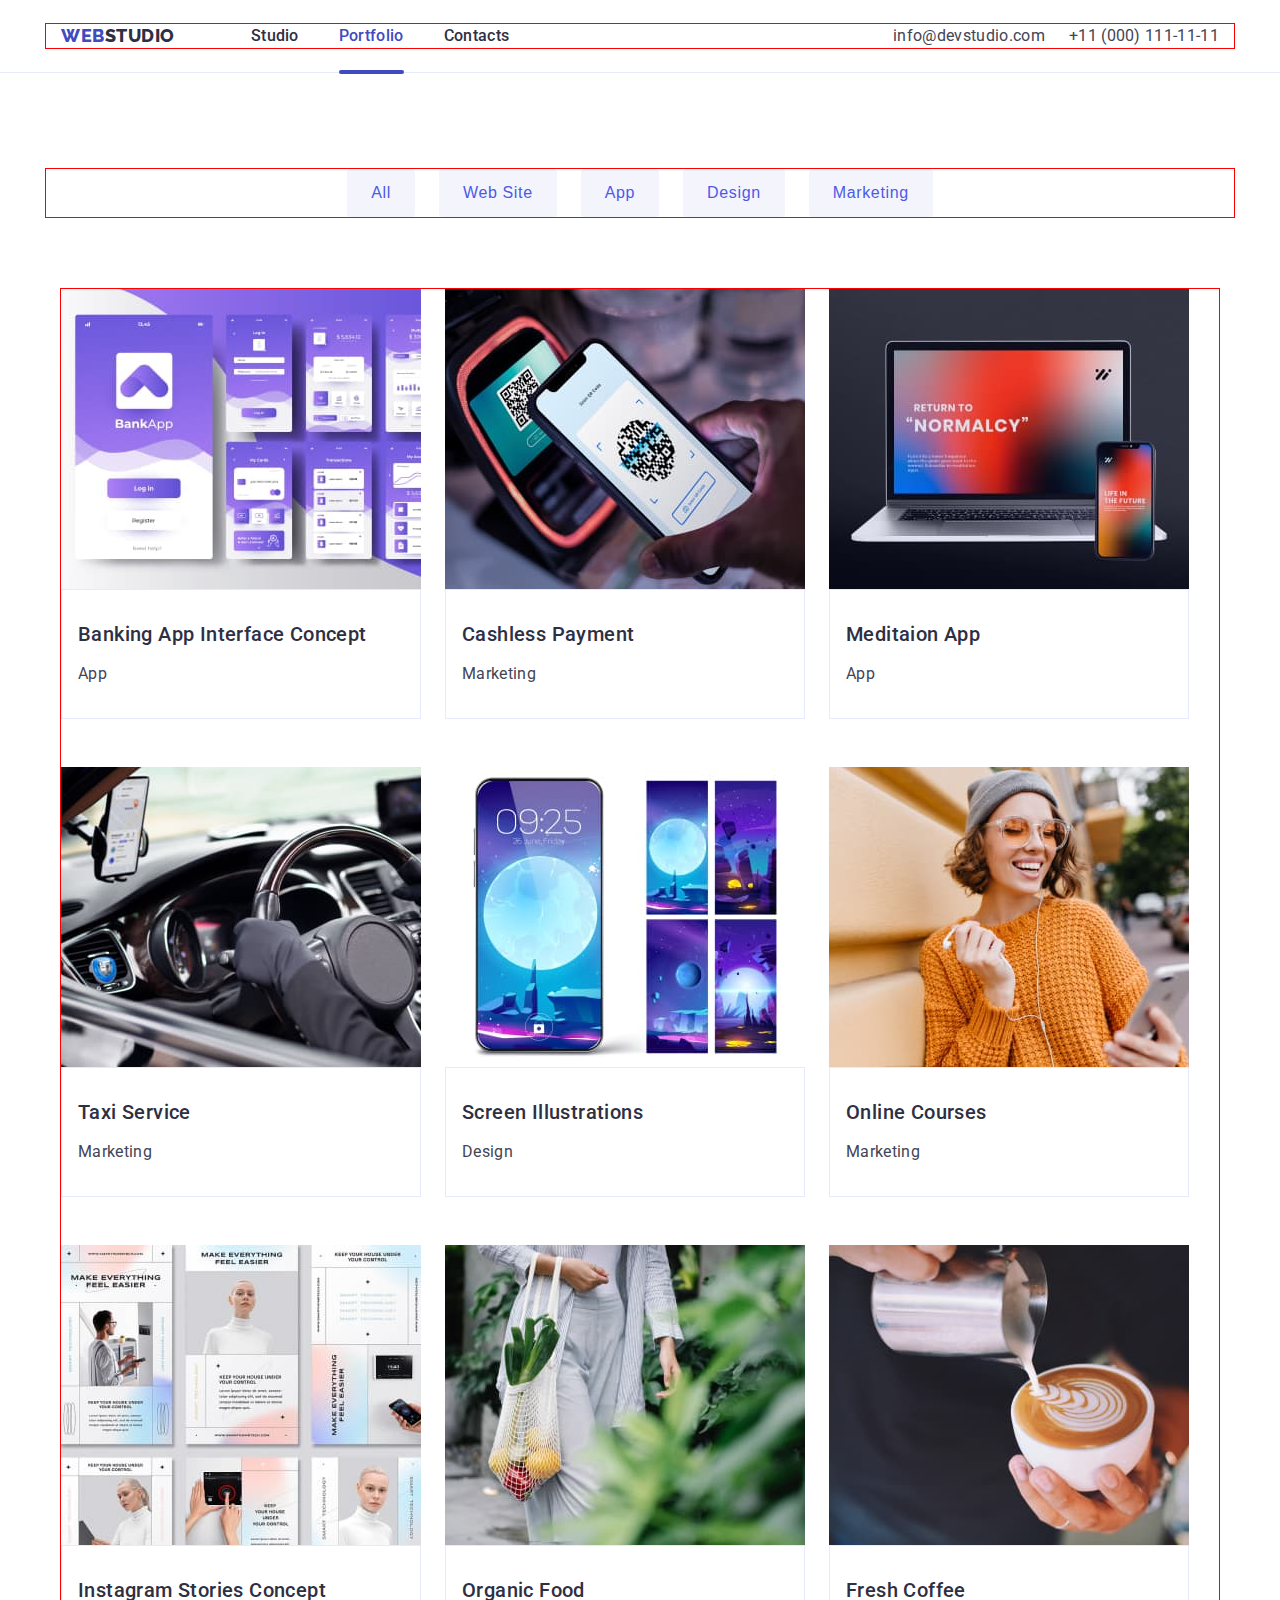
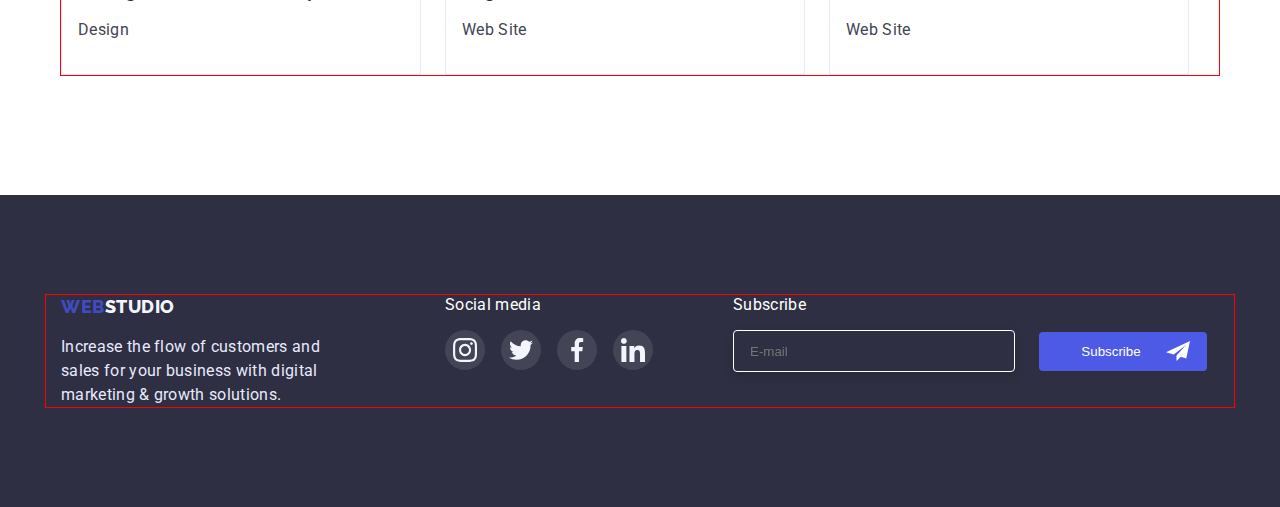
==== commit e4e36b7d: "1" ====
--- a/portfolio.html
+++ b/portfolio.html
@@ -213,16 +213,14 @@
         </div>
       </section>
     </main>
-    <footer class="footer">
+   <footer class="footer">
       <div class="container">
         <div class="section-footer">
-          <ul class="footer-list">
-            <a href="./index.html" class="header-logo current link">Web<span class="header-logo-footer">Studio</span></a>
-            <p class="paragraf-footer">
+          <a href="./index.html" class="header-logo current link">Web<span class="header-logo-footer">Studio</span></a>
+          <p class="paragraf-footer">
               Increase the flow of customers and sales for your business with
               digital marketing & growth solutions.
-            </p>
-          </ul>
+          </p>
         </div>
         <div class="section-footer-social">
             <p class="paragraf-social">Social media</p>
--- a/css/styles.css
+++ b/css/styles.css
@@ -449,6 +449,8 @@
   line-height: 1.5;
   letter-spacing: 0.02em;
   text-align: left;
+  margin-top: 16px;
+  margin-right: 120px;
 }
 .section-footer-social {
   margin-right: 80px;
@@ -480,16 +482,17 @@
   width: 264px;
   height: 40px;
   color: var(--color-width);
+  padding-left: 16px;
 }
 .footer-button {
-  height: 40px;
-  width: 168px;
+  min-width: 168px;
   flex-direction: row;
   justify-content: center;
   align-items: center;
-  padding: 8px 24px;
+  padding: 12px 24px;
+  padding-left: 0px;
   margin-left: 24px;
-  position: absolute;
+  position: relative;
   background-color: var(--color-iris);
   border-radius: 4px;
   color: var(--color-width);
@@ -620,20 +623,18 @@
   border: 1px solid rgba(0, 0, 0, 0.1);
   height: 24px;
   width: 24px;
-  transition: background-color 250ms cubic-bezier(0.4, 0, 0.2, 1);
+  transition: background-color 250ms cubic-bezier(0.4, 0, 0.2, 1),
+    color 250ms cubic-bezier(0.4, 0, 0.2, 1);
+  color: var(--color-navy-blue);
 }
 .button-close:hover,
 .button-close:focus {
   background-color: var(--color-ocean);
+  color: var(--color-width);
 }
 
 .close-icon {
-  fill: var(--color-navy-blue);
-  transition: color 250ms cubic-bezier(0.4, 0, 0.2, 1);
-}
-.close-icon:hover,
-.close-icon:focus {
-  fill: var(--color-width);
+  fill: currentColor;
 }
 
 .is-hidden {
@@ -682,7 +683,8 @@
   outline: transparent;
   font-size: 14px;
   padding-left: 38px;
-  transition: transform 250ms cubic-bezier(0.4, 0, 0.2, 1);
+  transition: transform 250ms cubic-bezier(0.4, 0, 0.2, 1),
+    border-color 250ms cubic-bezier(0.4, 0, 0.2, 1);
 }
 
 .input-icon {
@@ -691,7 +693,8 @@
   left: 16px;
   top: 50%;
   transform: translateY(-50%);
-  transition: transform 250ms cubic-bezier(0.4, 0, 0.2, 1);
+  transition: transform 250ms cubic-bezier(0.4, 0, 0.2, 1),
+    border-color 250ms cubic-bezier(0.4, 0, 0.2, 1);
 }
 .modal-input:focus {
   border-color: var(--color-iris);
@@ -772,6 +775,7 @@
   letter-spacing: 0.04em;
   text-decoration-line: underline;
   color: var(--color-iris);
+  margin-left: 5px;
 }
 .input-check:checked + .check-text::before {
   background-color: var(--color-ocean);
@@ -788,6 +792,7 @@
   top: 50%;
   transform: translateY(-50%);
   position: absolute;
+  margin-right: 12px;
 }
 .foter-input {
   fill: var(--color-navy-blue);
@@ -798,8 +803,8 @@
 }
 .foter-wrap {
   margin-top: 16px;
-  justify-content: center;
-  align-items: center;
+  align-items: center;
+  display: flex;
 }
 .footer-input {
   width: 264px;
